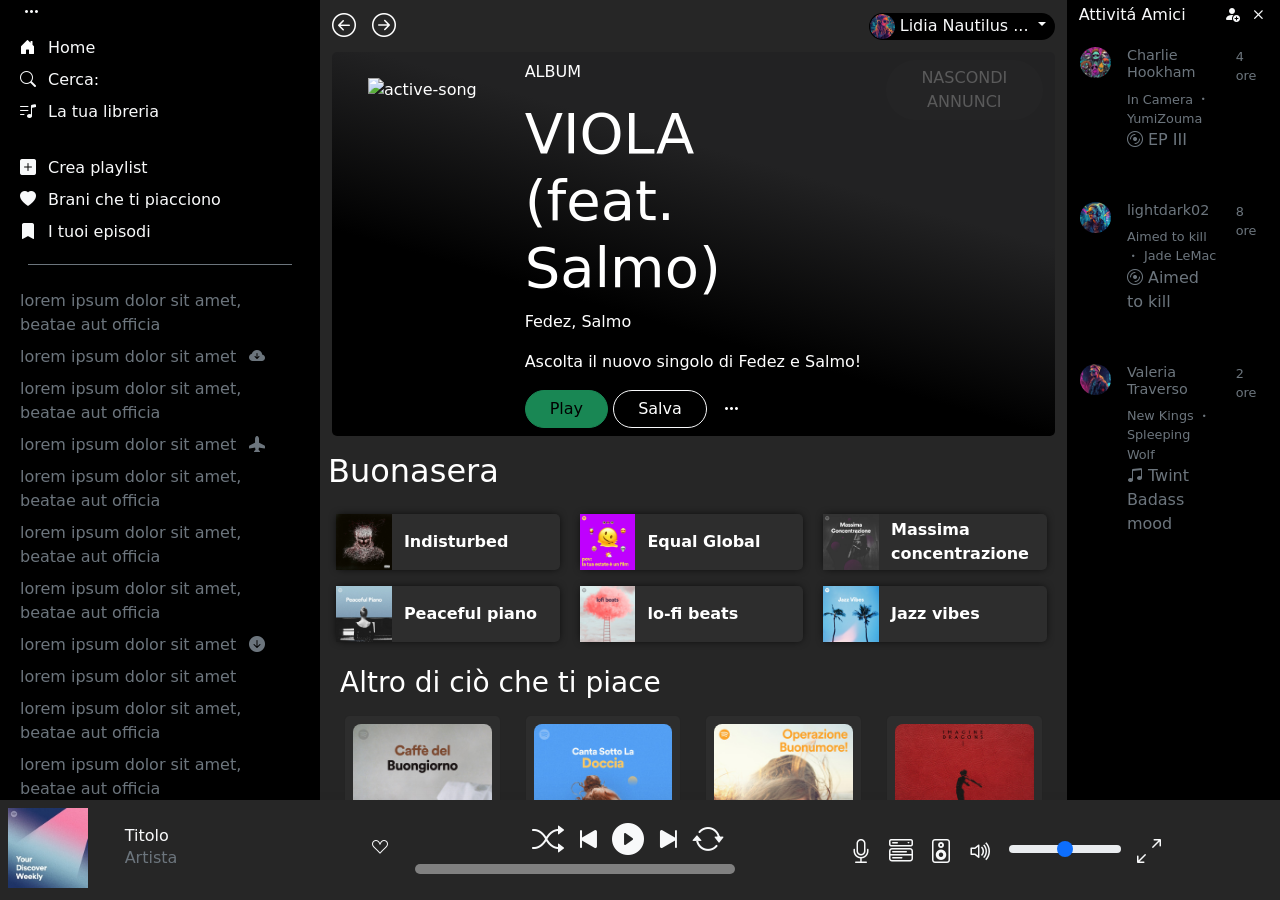
==== index.html @ 17af7150 "Merge remote-tracking branch 'origin/snippetColore' into develop" ====
<!DOCTYPE html>
<html lang="en">
  <head>
    <meta charset="utf-8" />
    <meta name="viewport" content="width=device-width, initial-scale=1" />
    <link
      rel="icon"
      sizes="32x32"
      type="image/png"
      href="https://open.spotifycdn.com/cdn/images/favicon32.b64ecc03.png"
    />
    <title>Spotify Clone</title>
    <link
      href="https://cdn.jsdelivr.net/npm/bootstrap@5.3.0-alpha3/dist/css/bootstrap.min.css"
      rel="stylesheet"
      integrity="sha384-KK94CHFLLe+nY2dmCWGMq91rCGa5gtU4mk92HdvYe+M/SXH301p5ILy+dN9+nJOZ"
      crossorigin="anonymous"
    />
    <link rel="stylesheet" href="./SCSS/index.css" />
    <link
      rel="stylesheet"
      href="https://cdn.jsdelivr.net/npm/bootstrap-icons@1.10.5/font/bootstrap-icons.css"
    />
  </head>
  <body>
    <div class="container-fluid">
      <div class="row">
        <div class="col-12 col-md-3 bg-black">
          <nav>
            <div class="d-flex flex-column">
              <div
                class="text-light mb-2 ms-1 d-none d-md-block"
                id="three-dots"
              >
                <i class="bi bi-three-dots mx-2"></i>
              </div>

              <div id="left-navbar" class="row my-2 my-md-0">
                <div id="home" class="col-4 col-md-12">
                  <div class="text-light d-flex align-items-center">
                    <a href="./index.html"
                      ><i class="bi bi-house-door-fill mx-2"></i
                    ></a>
                    <div class="m-1">Home</div>
                  </div>
                </div>

                <div id="search" class="col-4 col-md-12">
                  <div class="text-light d-flex align-items-center">
                    <i class="bi bi-search mx-2" id="searchForJs"></i>
                    <div class="m-1">Cerca:</div>
                  </div>
                </div>

                <div id="library" class="col-4 col-md-12">
                  <div class="text-light d-flex align-items-center">
                    <i class="bi bi-music-note-list mx-2"></i>
                    <div class="m-1">La tua libreria</div>
                  </div>
                </div>
                <!-- PARTE DA ROMPERE -->
                <div class="d-none d-md-block">
                  <div class="mt-4" id="create-playlist">
                    <div class="text-light d-flex align-items-center">
                      <i class="bi bi-plus-square-fill mx-2"></i>
                      <div class="m-1">Crea playlist</div>
                    </div>
                  </div>

                  <div id="liked-songs">
                    <div class="text-light d-flex align-items-center">
                      <i class="bi bi-heart-fill mx-2"></i>
                      <div class="m-1">Brani che ti piacciono</div>
                    </div>
                  </div>

                  <div id="episodes">
                    <div class="text-light d-flex align-items-center">
                      <i class="bi bi-bookmark-fill mx-2"></i>
                      <div class="m-1">I tuoi episodi</div>
                    </div>
                  </div>

                  <div class="border-bottom border-secondary m-3"></div>

                  <div
                    class="text-secondary overflow-y-scroll"
                    style="max-height: 550px"
                  >
                    <p class="m-2">
                      lorem ipsum dolor sit amet, beatae aut officia
                    </p>
                    <p class="m-2">
                      lorem ipsum dolor sit amet
                      <i class="bi bi-cloud-arrow-down-fill ms-2"></i>
                    </p>
                    <p class="m-2">
                      lorem ipsum dolor sit amet, beatae aut officia
                    </p>
                    <p class="m-2">
                      lorem ipsum dolor sit amet
                      <i class="bi bi-airplane-fill ms-2"></i>
                    </p>
                    <p class="m-2">
                      lorem ipsum dolor sit amet, beatae aut officia
                    </p>
                    <p class="m-2">
                      lorem ipsum dolor sit amet, beatae aut officia
                    </p>
                    <p class="m-2">
                      lorem ipsum dolor sit amet, beatae aut officia
                    </p>
                    <p class="m-2">
                      lorem ipsum dolor sit amet
                      <i class="bi bi-arrow-down-circle-fill ms-2"></i>
                    </p>
                    <p class="m-2">lorem ipsum dolor sit amet</p>
                    <p class="m-2">
                      lorem ipsum dolor sit amet, beatae aut officia
                    </p>
                    <p class="m-2">
                      lorem ipsum dolor sit amet, beatae aut officia
                    </p>
                    <p class="m-2">lorem ipsum dolor sit amet</p>
                    <p class="m-2">
                      lorem ipsum dolor sit amet
                      <i class="bi bi-arrow-through-heart ms-2"></i>
                    </p>
                    <p class="m-2">
                      lorem ipsum dolor sit amet, beatae aut officia
                    </p>
                    <p class="m-2">
                      lorem ipsum dolor sit amet, beatae aut officia
                    </p>
                    <p class="m-2">lorem ipsum dolor sit amet</p>
                    <p class="m-2">
                      lorem ipsum dolor sit amet
                      <i class="bi bi-asterisk ms-2"></i>
                    </p>
                    <p class="m-2">
                      lorem ipsum dolor sit amet, beatae aut officia
                    </p>
                    <p class="m-2">lorem ipsum dolor sit amet</p>
                    <p class="m-2">
                      lorem ipsum dolor sit amet, beatae aut officia
                    </p>
                    <p class="m-2">
                      lorem ipsum dolor sit amet
                      <i class="bi bi-bandaid ms-2"></i>
                    </p>
                    <p class="m-2">
                      lorem ipsum dolor sit amet, beatae aut officia
                    </p>
                  </div>
                </div>
              </div>
            </div>
          </nav>
        </div>
        <div class="col-12 col-md-9 px-0 col-xl-7">
          <main>
            <div class="container-fluid overflow-y-scroll primoContainer">
              <div class="row d-flex justify-content-center">
                <!-- sopra alla card -->
                <div class="col-6 my-2 fs-4 d-flex">
                  <i class="bi bi-arrow-left-circle me-3"></i>
                  <i class="bi bi-arrow-right-circle"></i>
                  <!-- searchbar -->
                  <!-- <div
                    class="input-group flex-nowrap ms-5 d-none"
                    id="searchBar"
                  >
                    <i class="bi bi-search"></i>
                    <input
                      id="searchBarText"
                      type="text"
                      class="form-control rounded-pill bg-dark"
                      placeholder="Usernamesadsadasdasddas"
                      aria-label="Username"
                      aria-describedby="addon-wrapping"
                    />
                  </div> -->
                  <div class="row">
                    <div class="col-6"></div>
                    <div class="col-6"></div>
                  </div>
                </div>
                <div class="col-6 d-flex flex-row-reverse align-items-center">
                  <!-- dropdown profilo -->
                  <div class="dropdown text-light">
                    <a
                      class="btn bg-bl dropdown-toggle text-light bg-black p-0 rounded-5 pe-2"
                      href="#"
                      role="button"
                      data-bs-toggle="dropdown"
                      aria-expanded="false"
                    >
                      <img
                        style="width: 25px"
                        class="rounded-circle"
                        src="./assets/imgs_profile/6.png"
                        alt=""
                      />
                      Lidia Nautilus ...
                    </a>

                    <ul class="dropdown-menu">
                      <li><a class="dropdown-item" href="#">Cambia foto</a></li>
                      <li>
                        <a class="dropdown-item" href="#">Impostazioni</a>
                      </li>
                      <li>
                        <a class="dropdown-item" href="#">Esci</a>
                      </li>
                    </ul>
                  </div>
                </div>
                <div class="row w-100">
                  <!-- card -->
                  <div class="col-12 d-none d-xl-block">
                    <div class="row my-card d-flex flex-row py-2">
                      <div
                        class="col-3 d-flex justify-content-center align-items-center px-0"
                      >
                        <img
                          src="https://place.dog/300/300"
                          alt="active-song"
                          class="img-fluid"
                        />
                      </div>
                      <div class="col-6">
                        <p>ALBUM</p>
                        <h1>VIOLA (feat. Salmo)</h1>
                        <p>Fedez, Salmo</p>
                        <p>Ascolta il nuovo singolo di Fedez e Salmo!</p>
                        <div>
                          <button
                            class="btn btn-success text-black rounded-pill px-4"
                          >
                            Play
                          </button>
                          <button
                            class="btn btn-outline-light text-white rounded-pill px-4"
                          >
                            Salva
                          </button>
                          <button class="btn border-0 text-white">
                            <i class="bi bi-three-dots"></i>
                          </button>
                        </div>
                      </div>
                      <div class="col-3 d-flex flex-row-reverse h-100">
                        <button
                          class="btn border-0 text-white rounded-pill light-grey opacity-25"
                        >
                          NASCONDI ANNUNCI
                        </button>
                      </div>
                    </div>
                  </div>
                </div>
                <h2 id="playlistTitle" class="col-12 px-0 my-3 ps-2">
                  Buonasera
                </h2>
                <div
                  class="row justify-content-center align-items-center row-cols-2 row-cols-md-3 p-0 ps-3"
                >
                  <!-- titolo + playlist -->

                  <div class="col">
                    <div class="row myPlaylist me-2 my-2">
                      <div class="col-3 px-0">
                        <img
                          src="./assets/imgs/main/image-1.jpg"
                          class="img-fluid"
                          alt=""
                        />
                      </div>
                      <div class="col-9 d-flex align-items-center fw-bold">
                        Indisturbed
                      </div>
                    </div>
                  </div>
                  <div class="col">
                    <div class="row myPlaylist me-2 my-2">
                      <div class="col-3 px-0">
                        <img
                          src="./assets/imgs/main/image-2.jpg"
                          class="img-fluid"
                          alt=""
                        />
                      </div>
                      <div class="col-9 d-flex align-items-center fw-bold">
                        Equal Global
                      </div>
                    </div>
                  </div>
                  <div class="col">
                    <div class="row myPlaylist me-2 my-2">
                      <div class="col-3 px-0">
                        <img
                          src="./assets/imgs/main/image-3.jpg"
                          class="img-fluid"
                          alt=""
                        />
                      </div>
                      <div class="col-9 d-flex align-items-center fw-bold">
                        Massima concentrazione
                      </div>
                    </div>
                  </div>
                  <div class="col">
                    <div class="row myPlaylist me-2 my-2">
                      <div class="col-3 px-0">
                        <img
                          src="./assets/imgs/main/image-4.jpg"
                          class="img-fluid"
                          alt=""
                        />
                      </div>
                      <div class="col-9 d-flex align-items-center fw-bold">
                        Peaceful piano
                      </div>
                    </div>
                  </div>
                  <div class="col">
                    <div class="row myPlaylist me-2 my-2">
                      <div class="col-3 px-0">
                        <img
                          src="./assets/imgs/main/image-5.jpg"
                          class="img-fluid"
                          alt=""
                        />
                      </div>
                      <div class="col-9 d-flex align-items-center fw-bold">
                        lo-fi beats
                      </div>
                    </div>
                  </div>
                  <div class="col">
                    <div class="row myPlaylist me-2 my-2">
                      <div class="col-3 px-0">
                        <img
                          src="./assets/imgs/main/image-6.jpg"
                          class="img-fluid"
                          alt=""
                        />
                      </div>
                      <div class="col-9 d-flex align-items-center fw-bold">
                        Jazz vibes
                      </div>
                    </div>
                  </div>
                </div>
                <div class="row">
                  <h3 class="col-6 px-0 my-3 p-0 ps-2">
                    Altro di ciò che ti piace
                  </h3>
                </div>
                <div
                  class="row d-flex mb-5 justify-content-between row-cols-1 row-cols-sm-2 row-cols-lg-4"
                >
                  <div class="col">
                    <div class="card">
                      <img
                        src="./assets/imgs/main/image-7.jpg"
                        class="card-img-top p-2 rounded-4"
                        alt="..."
                      />
                      <div class="card-body">
                        <h6>Caffè del buongiorno</h6>
                        <p class="card-text">Description</p>
                      </div>
                    </div>
                  </div>

                  <div class="col">
                    <div class="card">
                      <img
                        src="./assets/imgs/main/image-9.jpg"
                        class="card-img-top p-2 rounded-4"
                        alt="..."
                      />
                      <div class="card-body">
                        <h6>Canta sotto la doccia</h6>
                        <p class="card-text">Description</p>
                      </div>
                    </div>
                  </div>
                  <div class="col">
                    <div class="card">
                      <img
                        src="./assets/imgs/main/image-10.jpg"
                        class="card-img-top p-2 rounded-4"
                        alt="..."
                      />
                      <div class="card-body">
                        <h6>Buonumore</h6>
                        <p class="card-text">Description</p>
                      </div>
                    </div>
                  </div>
                  <div class="col">
                    <div class="card">
                      <img
                        src="./assets/imgs/main/image-11.jpg"
                        class="card-img-top p-2 rounded-4"
                        alt="..."
                      />
                      <div class="card-body">
                        <h6>Mercury - Acts 1 & 2</h6>
                        <p class="card-text">Description</p>
                      </div>
                    </div>
                  </div>
                </div>
                <h3 class="col-12 px-0 my-3 ps-4">Ascoltate di recente</h3>
                <div
                  class="row d-flex mb-5 justify-content-between row-cols-1 row-cols-sm-2 row-cols-lg-4"
                >
                  <!-- altre playlist -->
                  <div class="col">
                    <div class="card">
                      <img
                        src="./assets/imgs/main/image-12.jpg"
                        class="card-img-top p-2 rounded-4"
                        alt="..."
                      />
                      <div class="card-body">
                        <h6>Hot Hits Italia</h6>
                        <p class="card-text">Description</p>
                      </div>
                    </div>
                  </div>
                  <div class="col">
                    <div class="card">
                      <img
                        src="./assets/imgs/main/image-13.jpg"
                        class="card-img-top p-2 rounded-4"
                        alt="..."
                      />
                      <div class="card-body">
                        <h6>Pulizia di casa</h6>
                        <p class="card-text">Description</p>
                      </div>
                    </div>
                  </div>
                  <div class="col">
                    <div class="card">
                      <img
                        src="./assets/imgs/main/image-14.jpg"
                        class="card-img-top p-2 rounded-4"
                        alt="..."
                      />
                      <div class="card-body">
                        <h6>Allenamento a casa</h6>
                        <p class="card-text">Description</p>
                      </div>
                    </div>
                  </div>
                  <div class="col">
                    <div class="card">
                      <img
                        src="./assets/imgs/main/image-15.jpg"
                        class="card-img-top p-2 rounded-4"
                        alt="..."
                      />
                      <div class="card-body">
                        <h6>Casa dolce casa</h6>
                        <p class="card-text">Description</p>
                      </div>
                    </div>
                  </div>
                </div>
              </div>
            </div>

            <!-- pagina search -->
            <div
              style="background-color: #262626"
              class="container-fluid text-light searchPageContainer d-none overflow-y-scroll"
            >
              <div class="row justify-content-between align-items-center">
                <div
                  class="col d-flex justify-content-between align-items-center mt-2"
                >
                  <div class="input-group flex-nowrap" id="searchBar">
                    <i class="bi bi-arrow-left-circle fs-3 me-3"></i>
                    <i class="bi bi-arrow-right-circle fs-3 me-3"></i>
                    <span class="d-flex">
                      <i class="bi bi-search text-light fs-3 me-1"></i>
                      <input
                        id="searchBarText"
                        type="text"
                        class="form-control rounded-pill bg-dark"
                        placeholder="Usernamesadsadasdasddas"
                        aria-label="Username"
                        aria-describedby="addon-wrapping"
                      />
                    </span>
                  </div>
                  <div class="dropdown text-light">
                    <a
                      class="btn bg-bl dropdown-toggle text-light bg-black p-0 rounded-5 pe-2"
                      href="#"
                      role="button"
                      data-bs-toggle="dropdown"
                      aria-expanded="false"
                    >
                      <img
                        style="width: 25px"
                        class="rounded-circle"
                        src="./assets/imgs_profile/6.png"
                        alt=""
                      />
                      Lidia Nautilus ...
                    </a>

                    <ul class="dropdown-menu">
                      <li><a class="dropdown-item" href="#">Action</a></li>
                      <li>
                        <a class="dropdown-item" href="#">Another action</a>
                      </li>
                      <li>
                        <a class="dropdown-item" href="#"
                          >Something else here</a
                        >
                      </li>
                    </ul>
                  </div>
                </div>
              </div>
              <div class="row my-3">
                <h2>Sfoglia Tutto</h2>
              </div>
              <div
                class="row row-cols-2 row-cols-md-3 row-cols-lg-4 row-cols-xl-5 mb-3 justify-content-center"
              >
                <div class="col">
                  <div class="card box bg-success shadow-lg">
                    <div class="card-body">
                      <h5 class="card-title text-light fs-2">Podcast</h5>
                    </div>
                  </div>
                </div>
                <div class="col">
                  <div class="card box bg-info shadow-lg">
                    <div class="card-body">
                      <h5 class="card-title text-light fs-2">Radio</h5>
                    </div>
                  </div>
                </div>
                <div class="col">
                  <div class="card box bg-danger shadow-lg">
                    <div class="card-body">
                      <h5 class="card-title text-light fs-2">Party</h5>
                    </div>
                  </div>
                </div>
                <div class="col">
                  <div class="card box bg-warning shadow-lg">
                    <div class="card-body">
                      <h5 class="card-title text-light fs-2">Essential</h5>
                    </div>
                  </div>
                </div>
                <div class="col">
                  <div class="card box bg-success shadow-lg">
                    <div class="card-body">
                      <h5 class="card-title text-light fs-2">Caraibi</h5>
                    </div>
                  </div>
                </div>
                <div class="col">
                  <div class="card box bg-dark shadow-lg">
                    <div class="card-body">
                      <h5 class="card-title text-light fs-2">Novità</h5>
                    </div>
                  </div>
                </div>
                <div class="col">
                  <div class="card box bg-primary shadow-lg">
                    <div class="card-body">
                      <h5 class="card-title text-light fs-2">Solo per te</h5>
                    </div>
                  </div>
                </div>
                <div class="col">
                  <div class="card box bg-secondary shadow-lg">
                    <div class="card-body">
                      <h5 class="card-title text-light fs-2">Classifiche</h5>
                    </div>
                  </div>
                </div>
                <div class="col">
                  <div class="card box bg-danger">
                    <div class="card-body">
                      <h5 class="card-title text-light fs-2">Nuove Uscite</h5>
                    </div>
                  </div>
                </div>
                <div class="col">
                  <div class="card box bg-warning">
                    <div class="card-body">
                      <h5 class="card-title text-light fs-2">Scopri</h5>
                    </div>
                  </div>
                </div>
                <div class="col">
                  <div class="card box bg-info">
                    <div class="card-body">
                      <h5 class="card-title text-light fs-2">
                        Eventi dal vivo
                      </h5>
                    </div>
                  </div>
                </div>
                <div class="col">
                  <div class="card box bg-success">
                    <div class="card-body">
                      <h5 class="card-title text-light fs-2">Estate</h5>
                    </div>
                  </div>
                </div>
                <div class="col">
                  <div class="card box bg-danger">
                    <div class="card-body">
                      <h5 class="card-title text-light fs-2">POP</h5>
                    </div>
                  </div>
                </div>
                <div class="col">
                  <div class="card box bg-primary">
                    <div class="card-body">
                      <h5 class="card-title text-light fs-2">Rock</h5>
                    </div>
                  </div>
                </div>
                <div class="col">
                  <div class="card box bg-warning">
                    <div class="card-body">
                      <h5 class="card-title text-light fs-2">Mood</h5>
                    </div>
                  </div>
                </div>
                <div class="col">
                  <div class="card box bg-info">
                    <div class="card-body">
                      <h5 class="card-title text-light fs-2">Indie</h5>
                    </div>
                  </div>
                </div>
                <div class="col">
                  <div class="card box bg-secondary">
                    <div class="card-body">
                      <h5 class="card-title text-light fs-2">Di Tendenza</h5>
                    </div>
                  </div>
                </div>
                <div class="col">
                  <div class="card box bg-danger">
                    <div class="card-body">
                      <h5 class="card-title text-light fs-2">Relax</h5>
                    </div>
                  </div>
                </div>
                <div class="col">
                  <div class="card box bg-primary">
                    <div class="card-body">
                      <h5 class="card-title text-light fs-2">
                        Dance/ <br />
                        Elettronica
                      </h5>
                    </div>
                  </div>
                </div>
                <div class="col">
                  <div class="card box bg-warning">
                    <div class="card-body">
                      <h5 class="card-title text-light fs-2">Latina</h5>
                    </div>
                  </div>
                </div>
              </div>
            </div>
            <!-- pagina artista -->
            <div
              class="overflow-y-scroll d-none"
              style="height: 850px"
              id="artistSongsContainer"
            >
              <div
                id="heroArtist"
                class="container-fluid bg-img-artist bg-success text-white position-relative"
                style="background-position-y: -105px; height: 350px"
              >
                <!-- pagina artista -->

                <div class="row d-flex justify-content-center">
                  <!-- pulsanti e dropdown -->
                  <!-- sopra alla card -->
                  <div class="col-6 my-2 fs-4">
                    <i class="bi bi-arrow-left-circle me-3"></i>
                    <i class="bi bi-arrow-right-circle"></i>
                    <div class="row">
                      <div class="col-6"></div>
                      <div class="col-6"></div>
                    </div>
                  </div>
                  <div class="col-6 d-flex flex-row-reverse align-items-center">
                    <!-- dropdown profilo -->
                    <div class="dropdown text-light">
                      <a
                        class="btn bg-bl dropdown-toggle text-light bg-black p-0 rounded-5 pe-2"
                        href="#"
                        role="button"
                        data-bs-toggle="dropdown"
                        aria-expanded="false"
                      >
                        <img
                          style="width: 25px"
                          class="rounded-circle"
                          src="./assets/imgs_profile/6.png"
                          alt=""
                        />
                        Lidia Nautilus ...
                      </a>

                      <ul class="dropdown-menu">
                        <li><a class="dropdown-item" href="#">Action</a></li>
                        <li>
                          <a class="dropdown-item" href="#">Another action</a>
                        </li>
                        <li>
                          <a class="dropdown-item" href="#"
                            >Something else here</a
                          >
                        </li>
                      </ul>
                    </div>
                  </div>
                  <!-- pulsanti e dropdown fine-->
                </div>
                <div class="content-container row position-absolute bottom-0">
                  <p class="col-12">
                    <span
                      ><i class="bi bi-patch-check-fill text-primary"></i
                    ></span>
                    Artista verificato
                  </p>
                  <h1 id="artistName" class="col-12">Artista</h1>
                  <p id="artistFan" class="col-12">ascoltatori</p>
                </div>
              </div>

              <div
                id="contentArtist"
                class="container-fluid bg-custom-artist text-white"
              >
                <div class="row px-0 p-3 align-items-center text-light">
                  <div class="col">
                    <i
                      class="bi bi-play-circle-fill text-success fs-2 me-2"
                    ></i>
                    <span class="border border-white px-2 me-2 text-center"
                      >follow</span
                    >
                    <i class="bi bi-three-dots me-2"></i>
                  </div>
                </div>
                <div class="row">
                  <h5 class="col-7 mb-2">Popolari</h5>
                  <div class="col-5 mb-2">
                    <h5>Brani che ti piacciono</h5>
                  </div>
                  <div id="popularSongContainer" class="col-12 col-lg-7">
                    <!-- <div class="row">
                    <div class="col-1">1</div>
                    <div class="col-1">img</div>
                    <div class="col-6">nome</div>
                    <div class="col-2">ascoltatori</div>
                    <div class="col-2">durata</div>
                  </div>
                  
                  </div> -->
                  </div>
                  <div id="songYouLike" class="d-none d-lg-block col-5">
                    <!-- <div class="row">
                    <img src="" alt="img">
                    <div class="col-10">hai messo mi piace</div>
                  </div> -->
                  </div>
                </div>
                <div class="row">
                  <div class="col-12 my-4">
                    <a href="#" class="text-decoration-none"
                      >VISUALIZZA ALTRO</a
                    >
                  </div>
                </div>
              </div>
            </div>

            <!-- fine pagina artista -->
            <!-- inizio album page -->
            <div
              id="albumPage"
              class="container-fluid d-none text-white overflow-y-scroll"
            >
              <div class="row d-flex justify-content-center">
                <!-- pulsanti e dropdown -->
                <div class="col-6 my-2 fs-4">
                  <i class="bi bi-arrow-left-circle me-3"></i>
                  <i class="bi bi-arrow-right-circle"></i>
                  <div class="row">
                    <div class="col-6"></div>
                    <div class="col-6"></div>
                  </div>
                </div>
                <div class="col-6 d-flex flex-row-reverse align-items-center">
                  <!-- dropdown profilo -->
                  <div class="dropdown text-light">
                    <a
                      class="btn bg-bl dropdown-toggle text-light bg-black p-0 rounded-5 pe-2"
                      href="#"
                      role="button"
                      data-bs-toggle="dropdown"
                      aria-expanded="false"
                    >
                      <img
                        style="width: 25px"
                        class="rounded-circle"
                        src="./assets/imgs_profile/6.png"
                        alt=""
                      />
                      Lidia Nautilus ...
                    </a>

                    <ul class="dropdown-menu">
                      <li><a class="dropdown-item" href="#">Action</a></li>
                      <li>
                        <a class="dropdown-item" href="#">Another action</a>
                      </li>
                      <li>
                        <a class="dropdown-item" href="#"
                          >Something else here</a
                        >
                      </li>
                    </ul>
                  </div>
                </div>
              </div>
              <div class="row mb-5">
                <div
                  class="col-12 col-md-5 col-xxl-4 d-flex justify-content-center"
                >
                  <img
                    id="albumDisplayImage"
                    src=""
                    alt="img-album"
                    crossorigin="anonymous"
                    onload="start()"
                  />
                </div>
                <div
                  class="col-12 col-md-7 col-xxl-8 d-flex flex-column justify-content-end"
                >
                  <div class="row">
                    <div class="col-12 d-none d-md-block">ALBUM</div>
                  </div>
                  <div class="row">
                    <div class="col-12">
                      <h1 id="albumDisplayTitle">Titolo</h1>
                    </div>
                  </div>
                  <div class="row">
                    <div
                      id="interpolationAlbum"
                      class="col-12 d-flex align-items-center"
                    >
                      interpolazione
                    </div>
                  </div>
                </div>
              </div>
              <div class="row bg-black-trasparent ps-2">
                <div
                  id="iContainer"
                  class="col-6 col-md-12 d-flex align-items-center"
                >
                  <i
                    class="bi bi-play-circle-fill text-success fs-1 me-4 d-none d-md-block"
                  ></i>
                  <i class="bi bi-suit-heart text-light fs-4 me-4"></i>
                  <i class="bi bi-arrow-down-circle ms-2 fs-4 me-4"></i>
                  <i class="bi bi-three-dots mx-2 fs-4 me-4"></i>
                </div>
                <div
                  class="col-6 d-flex justify-content-end align-items-center d-md-none"
                >
                  <i
                    id="singleI"
                    class="bi bi-shuffle text-light fs-1 me-4"
                  ></i>
                  <i
                    id="playButton"
                    class="bi bi-play-circle-fill text-success me-4"
                  ></i>
                </div>
              </div>
              <div
                class="row bg-black-trasparent border-bottom border-secondary pt-4 pb-2"
              >
                <div class="col-1 d-flex justify-content-center">#</div>
                <div class="col-11 col-md-5 d-flex justify-content-start">
                  TITOLO
                </div>
                <div class="col-md-3 d-md-flex justify-content-end d-none">
                  RIPRODUZIONI
                </div>
                <div class="col-md-3 d-md-flex justify-content-center d-none">
                  <i class="bi bi-clock"></i>
                </div>
              </div>
              <div class="row pt-2">
                <div class="col-12 px-0">
                  <div
                    id="trackContainer"
                    class="container-fluid bg-black-trasparent"
                  >
                    <!-- DA CREARE CON Js -->
                  </div>
                </div>
              </div>
            </div>
            <!-- fine album page -->
          </main>
        </div>
        <div class="col-2 bg-black text-light d-none d-xl-block">
          <aside class="h-100">
            <div class="col d-flex justify-content-between align-items-center">
              <h3 style="font-size: 1em" class="m-0">Attivitá Amici</h3>
              <div>
                <span class="d-flex justify-content-center align-items-center">
                  <a href="" class="text-light"
                    ><i class="bi bi-person-fill-add"></i
                  ></a>
                  <a href="" class="text-light"
                    ><i class="bi bi-x ms-2 fs-5"></i
                  ></a>
                </span>
              </div>
            </div>
            <div
              class="card mb-3 bg-black text-secondary"
              style="max-width: 540px"
            >
              <div class="row g-0">
                <div class="col-md-2 pt-3">
                  <img
                    src="./assets/imgs_profile/4.png"
                    class="img-fluid rounded-circle"
                    alt="immagine profilo"
                  />
                </div>
                <div class="col-md-8">
                  <div class="card-body text-secondary">
                    <h5 style="font-size: 0.9em" class="card-title">
                      Charlie Hookham
                    </h5>
                    <p
                      style="font-size: 0.8em"
                      class="card-text text-secondary m-0"
                    >
                      In Camera
                      <i class="bi bi-dot"></i>
                      YumiZouma
                    </p>
                    <div class="d-flex">
                      <p class="card-text text-secondary">
                        <i class="bi bi-disc"></i>
                        EP III
                      </p>
                    </div>
                  </div>
                </div>
                <div class="col-2 d-flex justify-content-end">
                  <p class="pt-3" style="font-size: 0.8em">4 ore</p>
                </div>
              </div>
            </div>
            <div
              class="card mb-3 bg-black text-secondary"
              style="max-width: 540px"
            >
              <div class="row g-0">
                <div class="col-md-2 pt-3">
                  <img
                    src="./assets/imgs_profile/1.png"
                    class="img-fluid rounded-circle"
                    alt="immagine profilo"
                  />
                </div>
                <div class="col-md-8">
                  <div class="card-body text-secondary">
                    <h5 style="font-size: 0.9em" class="card-title">
                      lightdark02
                    </h5>
                    <p
                      style="font-size: 0.8em"
                      class="card-text text-secondary m-0"
                    >
                      Aimed to kill
                      <i class="bi bi-dot"></i>
                      Jade LeMac
                    </p>
                    <div class="d-flex">
                      <p class="card-text text-secondary">
                        <i class="bi bi-disc"></i>
                        Aimed to kill
                      </p>
                    </div>
                  </div>
                </div>
                <div class="col-2 d-flex justify-content-end">
                  <p class="pt-3" style="font-size: 0.8em">8 ore</p>
                </div>
              </div>
            </div>
            <div
              class="card mb-3 bg-black text-secondary"
              style="max-width: 540px"
            >
              <div class="row g-0">
                <div class="col-md-2 pt-3">
                  <img
                    src="./assets/imgs_profile/12.png"
                    class="img-fluid rounded-circle"
                    alt="immagine profilo"
                  />
                </div>
                <div class="col-md-8">
                  <div class="card-body text-secondary">
                    <h5 style="font-size: 0.9em" class="card-title">
                      Valeria Traverso
                    </h5>
                    <p
                      style="font-size: 0.8em"
                      class="card-text text-secondary m-0"
                    >
                      New Kings
                      <i class="bi bi-dot"></i>
                      Spleeping Wolf
                    </p>
                    <div class="d-flex">
                      <p class="card-text text-secondary">
                        <i class="bi bi-music-note-beamed"></i>
                        Twint Badass mood
                      </p>
                    </div>
                  </div>
                </div>
                <div class="col-2 d-flex justify-content-end">
                  <p class="pt-3" style="font-size: 0.8em">2 ore</p>
                </div>
              </div>
            </div>
          </aside>
        </div>
      </div>
    </div>
    <footer
      style="background-color: #262626"
      class="position-fixed bottom-0 w-100 shadow-lg"
    >
      <div class="row w-100">
        <div class="col-4 d-none d-md-flex">
          <div class="row w-100 text-light align-items-center ms-2 my-2">
            <div class="col-3 p-0">
              <img id="photoFooter" src="./assets/imgs/search/image-1.jpeg" />
            </div>
            <div class="col-7 d-flex flex-column ms-3 px-0 pt-3">
              <h6 id="songTitleFooter" class="m-0">Titolo</h6>
              <p id="artistNameFooter" class="text-secondary">Artista</p>
            </div>
            <div class="col-1">
              <i class="bi bi-suit-heart text-light"></i>
            </div>
          </div>
        </div>
        <div class="col col-md-4">
          <div class="row text-light align-items-center">
            <div class="col-3"></div>
            <div
              class="col-6 justify-content-center align-items-start d-flex fs-2 mt-3"
            >
              <div>
                <i class="m-1 bi bi-shuffle"></i>
              </div>
              <div>
                <i class="m-1 bi bi-skip-start-fill"></i>
              </div>
              <div>
                <i class="m-1 bi bi-play-circle-fill"></i>
              </div>
              <div>
                <i class="m-1 bi bi-skip-end-fill"></i>
              </div>
              <div>
                <i class="m-1 bi bi-arrow-repeat"></i>
              </div>
            </div>
            <div class="col-3"></div>
          </div>
          <div class="row align-items-center text-white">
            <div class="col-9 baseBar position-relative">
              <div id="greenBar" class="position-absolute"></div>
              
            </div>
            <div id="durationSong" class="col-3"></div>
          </div>
        </div>
        <div
          class="col-3 d-none d-md-flex mt-3 p-0 text-light d-flex justify-content-end align-items-center pb-2"
        >
          <div><i class="fs-4 mx-2 m-1 bi bi-mic"></i></div>
          <div><i class="fs-4 mx-2 m-1 bi bi-menu-button-wide"></i></div>
          <div><i class="fs-4 mx-2 m-1 bi bi-speaker"></i></div>
          <div><i class="fs-4 mx-2 m-1 bi bi-volume-up"></i></div>
          <div>
            <input type="range" class="mx-2 form-range" id="customRange1" />
          </div>
          <div class="ms-4"><i class="fs-4 bi bi-arrows-angle-expand"></i></div>
        </div>
      </div>
    </footer>
    <script
      src="https://cdn.jsdelivr.net/npm/bootstrap@5.3.0-alpha3/dist/js/bootstrap.bundle.min.js"
      integrity="sha384-ENjdO4Dr2bkBIFxQpeoTz1HIcje39Wm4jDKdf19U8gI4ddQ3GYNS7NTKfAdVQSZe"
      crossorigin="anonymous"
    ></script>
    <!-- <script src="./Javascript/searchbar_script.js"></script> -->
    <script src="./Javascript/albumPage.js"></script>
    <script src="./Javascript/index_script.js"></script>
    <script src="./Javascript/searchbar_script.js"></script>
    <script src="./Javascript/snippet.js"></script>
  </body>
</html>
---- SCSS/index.css ----
i:hover {
  color: #a29e9e;
}

a {
  color: white;
  text-decoration: none;
}

body #searchBar {
  width: 350px;
}
body #searchBar #searchBarText[placeholder] {
  color: darkgray;
}
body nav #searchForJs {
  cursor: pointer;
}
body footer {
  height: 100px;
}
body footer #photoFooter {
  width: 80px;
  height: 80px;
}
body footer .baseBar {
  height: 10px;
  background-color: grey;
  border-radius: 20px;
}
body footer .progressBar {
  border-radius: 20px;
  top: 0px;
  left: 0px;
  background-color: green;
  width: 100%;
  height: 10px;
  animation-name: transitionBar;
  animation-duration: 30s;
  animation-timing-function: linear;
}
body main > div.container-fluid.overflow-y-scroll {
  height: 850px;
  background-color: #262626;
  color: white;
}
body main > div.container-fluid.overflow-y-scroll div.row .my-card {
  border-radius: 5px;
  background: linear-gradient(16deg, rgb(0, 0, 0) 35%, rgb(34, 34, 35) 67%);
}
body main > div.container-fluid.overflow-y-scroll div.row .my-card img {
  height: 90%;
}
body main > div.container-fluid.overflow-y-scroll div.row .my-card h1 {
  font-size: 3.5rem;
}
body main > div.container-fluid.overflow-y-scroll div.row .my-card .light-grey {
  background-color: #2d2d2d;
  font-size: 1rem;
}
body main > div.container-fluid.overflow-y-scroll .myPlaylist {
  background-color: #2d2d2d;
  border-radius: 5px;
  box-shadow: 0px 0px 9px -2px #000000;
}
body main > div.container-fluid.overflow-y-scroll .card {
  background-color: #2d2d2d;
}
body main > div.container-fluid.overflow-y-scroll .card h6 {
  color: white;
}
body main > div.container-fluid.overflow-y-scroll .card p {
  color: #858585;
}
body main > div.container-fluid.overflow-y-scroll .card {
  cursor: pointer;
}
body main > div.container-fluid.overflow-y-scroll .card:hover {
  background-color: #5c5b5b;
}

.box {
  margin-bottom: 20px;
  height: 200px;
}

.box {
  cursor: pointer;
}

.box {
  transition: all 0.2s;
}

.box:hover {
  transform: scale(0.9);
}

.destruction {
  display: none;
}

.bg-custom-artist {
  background: linear-gradient(0deg, rgb(18, 18, 18) 35%, rgb(32, 32, 32) 67%);
}

.bg-img-artist {
  background-position: center center;
  background-size: cover;
}

.songYouLikeImg {
  width: 100px;
}

#artistName {
  font-size: 6em;
}

#albumPage {
  background: linear-gradient(0deg, rgb(0, 0, 0) 50%, rgb(43, 43, 43) 91%);
  background-attachment: local;
}

#albumDisplayTitle {
  font-weight: bold;
  font-size: 3.5rem;
}
@media screen and (max-width: 767px) {
  #albumDisplayTitle {
    margin-top: 20px;
    font-size: 2rem;
  }
}

#interpolationAlbum img {
  width: 30px;
}

.bg-black-trasparent {
  background-color: rgba(0, 0, 0, 0.1294117647);
}

#playButton {
  font-size: 60px;
}

@media screen and (max-width: 767px) {
  #iContainer i, #singleI {
    font-size: 2rem !important;
  }
}

@keyframes transitionBar {
  0% {
    width: 0;
  }
  100% {
    width: 100%;
  }
}/*# sourceMappingURL=index.css.map */
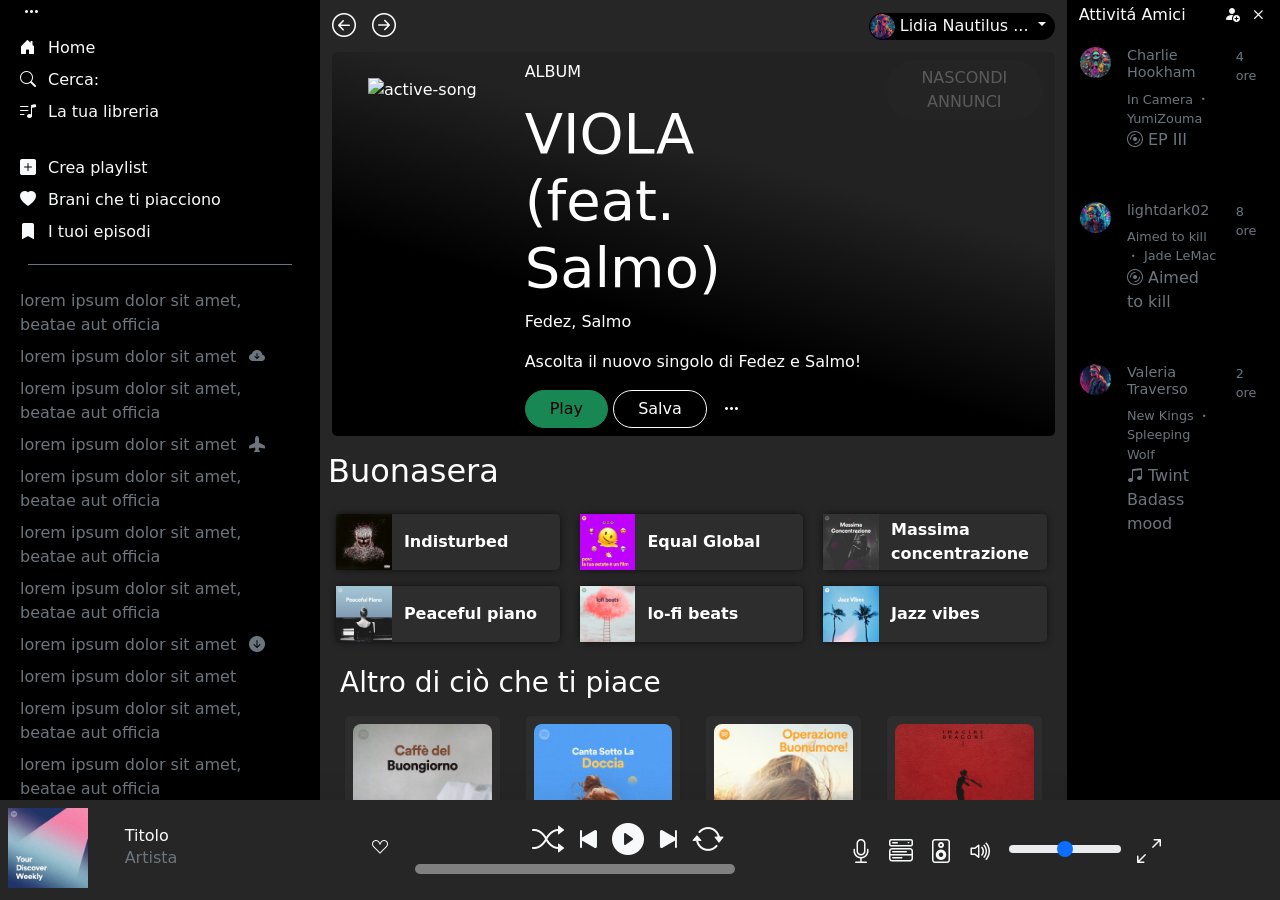
==== commit a2a87dcf: "fix brani che ti piacciono" ====
--- a/index.html
+++ b/index.html
@@ -771,7 +771,7 @@
                 <div class="row">
                   <h5 class="col-7 mb-2">Popolari</h5>
                   <div class="col-5 mb-2">
-                    <h5>Brani che ti piacciono</h5>
+                    <h5 class="d-none d-lg-block">Brani che ti piacciono</h5>
                   </div>
                   <div id="popularSongContainer" class="col-12 col-lg-7">
                     <!-- <div class="row">
@@ -1115,7 +1115,6 @@
           <div class="row align-items-center text-white">
             <div class="col-9 baseBar position-relative">
               <div id="greenBar" class="position-absolute"></div>
-              
             </div>
             <div id="durationSong" class="col-3"></div>
           </div>
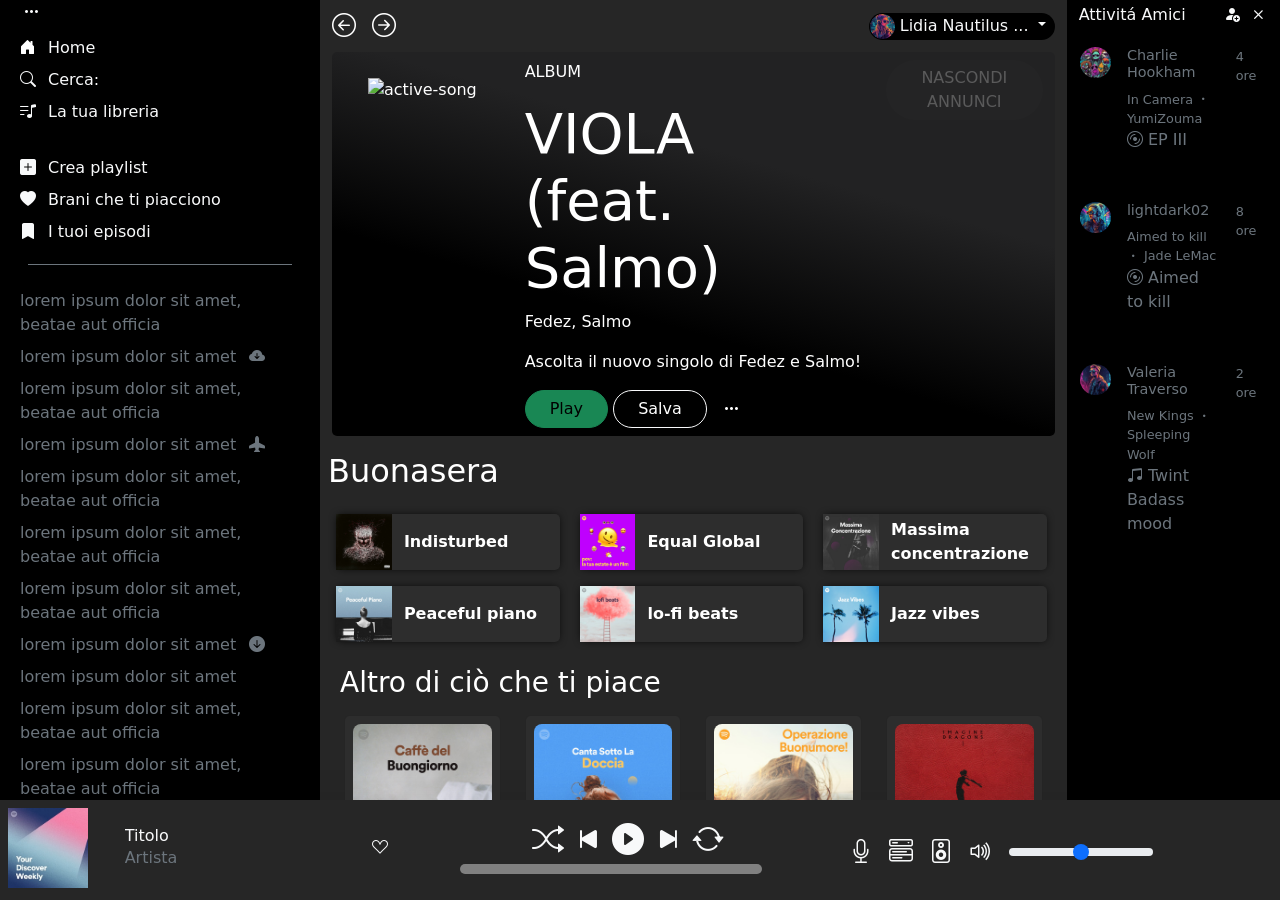
==== commit 5d64bf72: "fix 1.0" ====
--- a/index.html
+++ b/index.html
@@ -771,7 +771,7 @@
                 <div class="row">
                   <h5 class="col-7 mb-2">Popolari</h5>
                   <div class="col-5 mb-2">
-                    <h5 class="d-none d-lg-block">Brani che ti piacciono</h5>
+                    <h5>Brani che ti piacciono</h5>
                   </div>
                   <div id="popularSongContainer" class="col-12 col-lg-7">
                     <!-- <div class="row">
@@ -1071,24 +1071,25 @@
     </div>
     <footer
       style="background-color: #262626"
-      class="position-fixed bottom-0 w-100 shadow-lg"
+      class="position-fixed w-100 shadow-lg"
     >
+      <div  id="greenBarMobile" class="d-block d-md-none"></div>
       <div class="row w-100">
-        <div class="col-4 d-none d-md-flex">
+        <div class="col-4 d-md-flex">
           <div class="row w-100 text-light align-items-center ms-2 my-2">
-            <div class="col-3 p-0">
+            <div class="col-3 d-none d-md-block p-0">
               <img id="photoFooter" src="./assets/imgs/search/image-1.jpeg" />
             </div>
-            <div class="col-7 d-flex flex-column ms-3 px-0 pt-3">
+            <div id="containerTextFooterScroll" class="col-12 col-md-7 d-flex flex-column ms-3 px-0 pt-3">
               <h6 id="songTitleFooter" class="m-0">Titolo</h6>
               <p id="artistNameFooter" class="text-secondary">Artista</p>
             </div>
-            <div class="col-1">
+            <div class="col-1 d-none d-md-block">
               <i class="bi bi-suit-heart text-light"></i>
             </div>
           </div>
         </div>
-        <div class="col col-md-4">
+        <div class="col col-md-4 d-flex flex-column align-items-center">
           <div class="row text-light align-items-center">
             <div class="col-3"></div>
             <div
@@ -1112,11 +1113,12 @@
             </div>
             <div class="col-3"></div>
           </div>
-          <div class="row align-items-center text-white">
-            <div class="col-9 baseBar position-relative">
+          <div class="row w-100 align-items-center justify-content-center text-white">
+            <div class="d-none d-md-block col-9 baseBar position-relative ms-5 ms-md-0">
               <div id="greenBar" class="position-absolute"></div>
-            </div>
-            <div id="durationSong" class="col-3"></div>
+              
+            </div>
+            <div id="durationSong" class="col-1 d-none d-md-block"></div>
           </div>
         </div>
         <div
@@ -1126,7 +1128,15 @@
           <div><i class="fs-4 mx-2 m-1 bi bi-menu-button-wide"></i></div>
           <div><i class="fs-4 mx-2 m-1 bi bi-speaker"></i></div>
           <div><i class="fs-4 mx-2 m-1 bi bi-volume-up"></i></div>
-          <div>
+          <!-- <div class="btn-group dropup">
+            <button type="button" class="btn btn-secondary dropdown-toggle" data-bs-toggle="dropdown" aria-expanded="false">
+              <i class="fs-4 mx-2 m-1 bi bi-volume-up"></i>
+            </button>
+            <ul class="dropdown-menu bg-black">
+                <input type="range" class="form-range w-75 m-auto" id="customRange1" />
+            </ul>
+          </div>
+          <div> -->
             <input type="range" class="mx-2 form-range" id="customRange1" />
           </div>
           <div class="ms-4"><i class="fs-4 bi bi-arrows-angle-expand"></i></div>
--- a/SCSS/index.css
+++ b/SCSS/index.css
@@ -18,6 +18,16 @@
 }
 body footer {
   height: 100px;
+}
+@media screen and (max-width: 767px) {
+  body footer {
+    bottom: 50px;
+  }
+}
+@media screen and (min-width: 768px) {
+  body footer {
+    bottom: 0;
+  }
 }
 body footer #photoFooter {
   width: 80px;
@@ -39,6 +49,20 @@
   animation-duration: 30s;
   animation-timing-function: linear;
 }
+body footer .progressBarMobile {
+  border-radius: 20px;
+  top: 0px;
+  left: 0px;
+  background-color: white;
+  width: 100%;
+  height: 2px;
+  animation-name: transitionBar;
+  animation-duration: 30s;
+  animation-timing-function: linear;
+}
+body footer ul.dropdown-menu input {
+  margin: 0 auto !important;
+}
 body main > div.container-fluid.overflow-y-scroll {
   height: 850px;
   background-color: #262626;
@@ -158,4 +182,21 @@
   100% {
     width: 100%;
   }
+}
+#containerTextFooterScroll {
+  overflow: hidden;
+}
+
+#songTitleFooter {
+  white-space: nowrap;
+  animation: scroll 5s linear infinite;
+}
+
+@keyframes scroll {
+  0% {
+    transform: translateX(0%);
+  }
+  100% {
+    transform: translateX(-100%);
+  }
 }/*# sourceMappingURL=index.css.map */
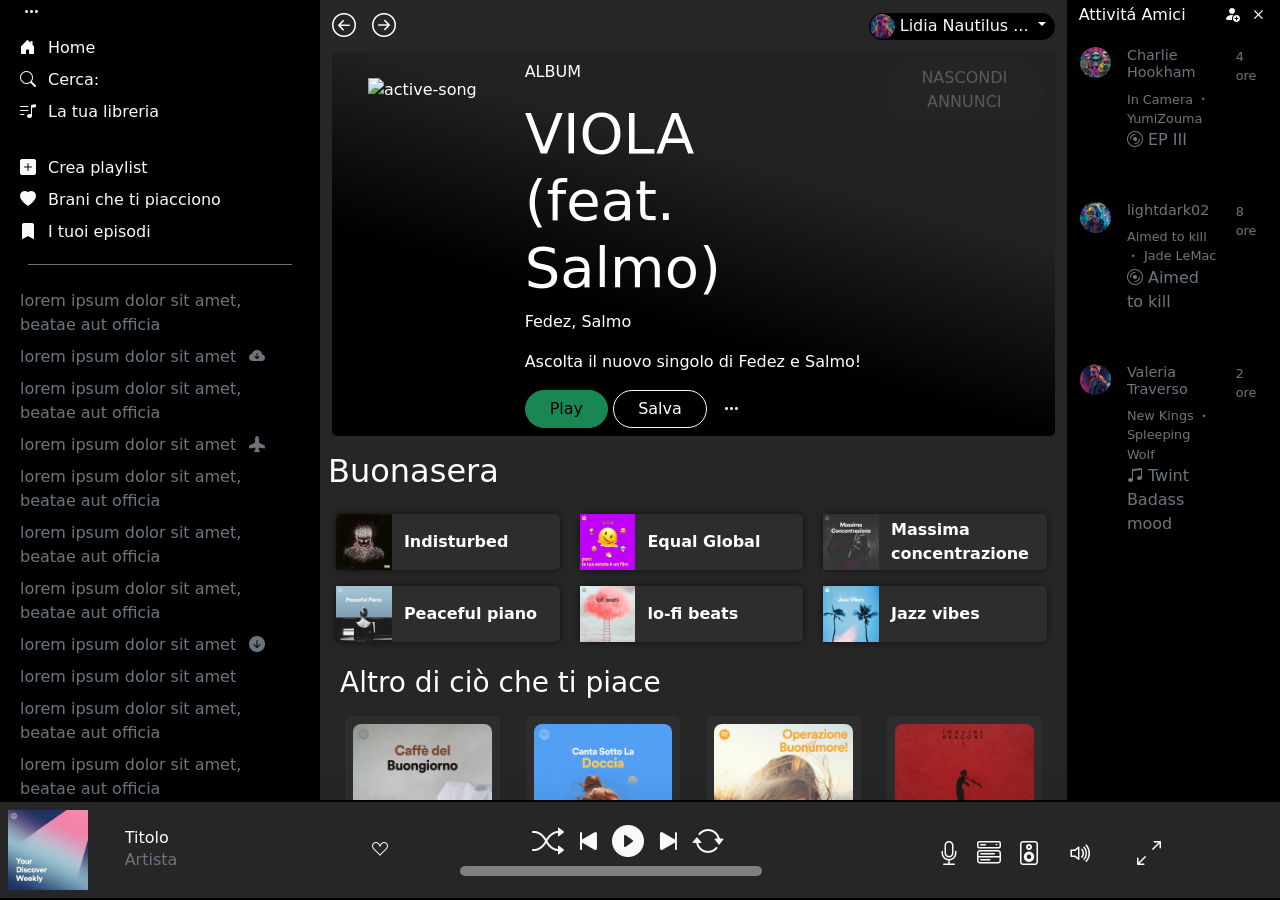
==== commit 7cdbd008: "fix 2.0" ====
--- a/index.html
+++ b/index.html
@@ -1127,18 +1127,18 @@
           <div><i class="fs-4 mx-2 m-1 bi bi-mic"></i></div>
           <div><i class="fs-4 mx-2 m-1 bi bi-menu-button-wide"></i></div>
           <div><i class="fs-4 mx-2 m-1 bi bi-speaker"></i></div>
-          <div><i class="fs-4 mx-2 m-1 bi bi-volume-up"></i></div>
-          <!-- <div class="btn-group dropup">
+          <!-- <div><i class="fs-4 mx-2 m-1 bi bi-volume-up"></i></div> -->
+          <div class="btn-group dropup">
             <button type="button" class="btn btn-secondary dropdown-toggle" data-bs-toggle="dropdown" aria-expanded="false">
               <i class="fs-4 mx-2 m-1 bi bi-volume-up"></i>
             </button>
             <ul class="dropdown-menu bg-black">
-                <input type="range" class="form-range w-75 m-auto" id="customRange1" />
+              <div class="w-75"><input type="range" class="form-range w-10 m-auto" id="customRange1" /></div>
             </ul>
           </div>
-          <div> -->
+          <!-- <div>
             <input type="range" class="mx-2 form-range" id="customRange1" />
-          </div>
+          </div> -->
           <div class="ms-4"><i class="fs-4 bi bi-arrows-angle-expand"></i></div>
         </div>
       </div>
--- a/SCSS/index.css
+++ b/SCSS/index.css
@@ -18,6 +18,12 @@
 }
 body footer {
   height: 100px;
+  border-bottom: 2px solid black !important;
+  border-top: 2px solid black !important;
+  /*         .form-range{
+              margin: auto !important;
+              padding: auto !important;
+          } */
 }
 @media screen and (max-width: 767px) {
   body footer {
@@ -60,8 +66,16 @@
   animation-duration: 30s;
   animation-timing-function: linear;
 }
-body footer ul.dropdown-menu input {
+body footer ul.dropdown-menu div {
   margin: 0 auto !important;
+}
+body footer button.dropdown-toggle {
+  color: white !important;
+  border: none !important;
+  background-color: transparent !important;
+}
+body footer .dropdown-toggle::after {
+  display: none !important;
 }
 body main > div.container-fluid.overflow-y-scroll {
   height: 850px;
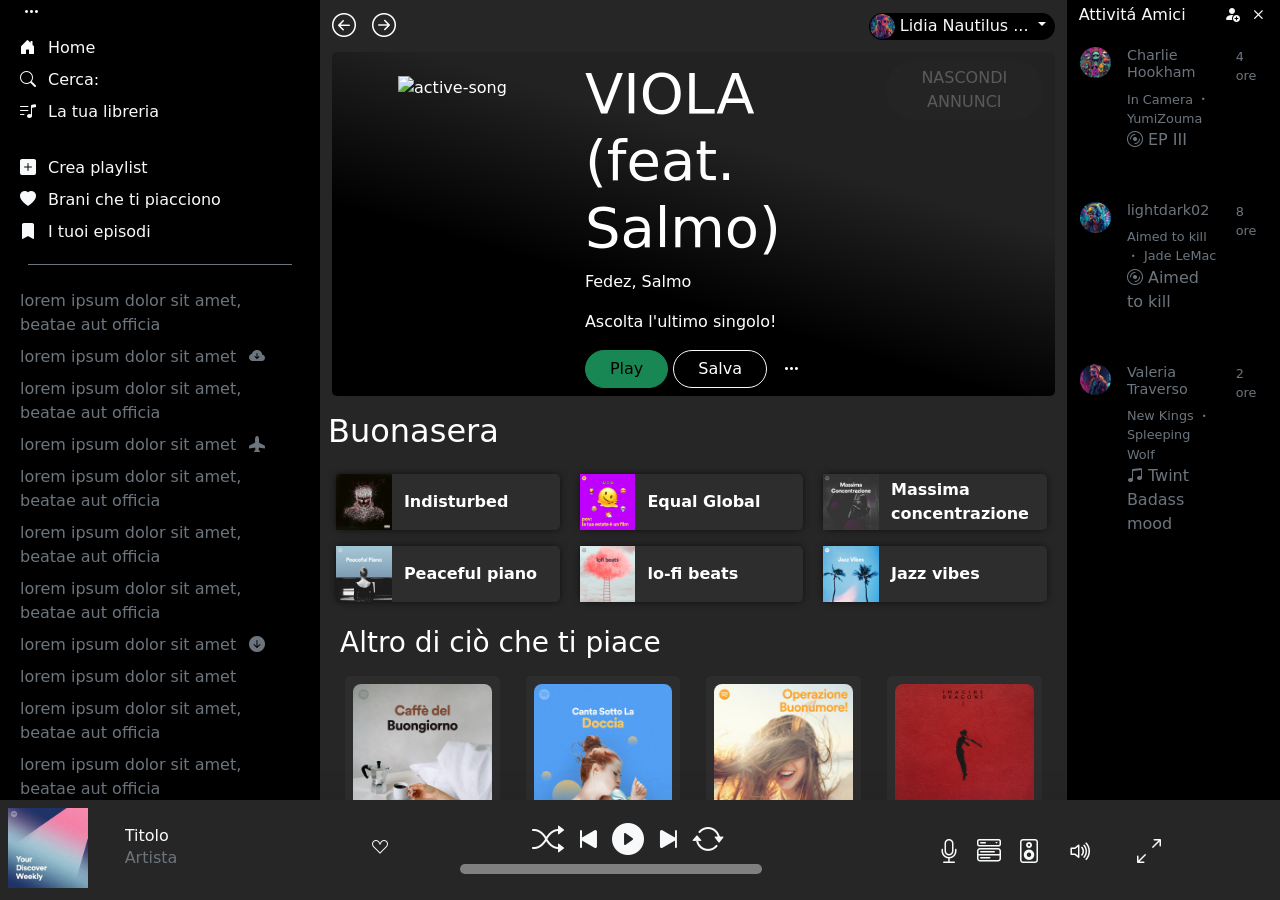
==== commit a0e7b305: "random card done" ====
--- a/index.html
+++ b/index.html
@@ -220,21 +220,23 @@
                   <div class="col-12 d-none d-xl-block">
                     <div class="row my-card d-flex flex-row py-2">
                       <div
-                        class="col-3 d-flex justify-content-center align-items-center px-0"
+                        class="col-4 d-flex justify-content-center align-items-center px-0"
                       >
                         <img
+                          id="myCardImg"
                           src="https://place.dog/300/300"
                           alt="active-song"
-                          class="img-fluid"
+                          class=""
                         />
                       </div>
-                      <div class="col-6">
-                        <p>ALBUM</p>
-                        <h1>VIOLA (feat. Salmo)</h1>
-                        <p>Fedez, Salmo</p>
-                        <p>Ascolta il nuovo singolo di Fedez e Salmo!</p>
+                      <div class="col-5">
+                        <!-- <p>ALBUM</p> -->
+                        <h1 id="myCardTitle">VIOLA (feat. Salmo)</h1>
+                        <p id="myCardArtist">Fedez, Salmo</p>
+                        <p>Ascolta l'ultimo singolo!</p>
                         <div>
                           <button
+                            id="myCardPlay"
                             class="btn btn-success text-black rounded-pill px-4"
                           >
                             Play
--- a/SCSS/index.css
+++ b/SCSS/index.css
@@ -18,8 +18,6 @@
 }
 body footer {
   height: 100px;
-  border-bottom: 2px solid black !important;
-  border-top: 2px solid black !important;
   /*         .form-range{
               margin: auto !important;
               padding: auto !important;
@@ -28,6 +26,8 @@
 @media screen and (max-width: 767px) {
   body footer {
     bottom: 50px;
+    border-bottom: 2px solid black !important;
+    border-top: 2px solid black !important;
   }
 }
 @media screen and (min-width: 768px) {
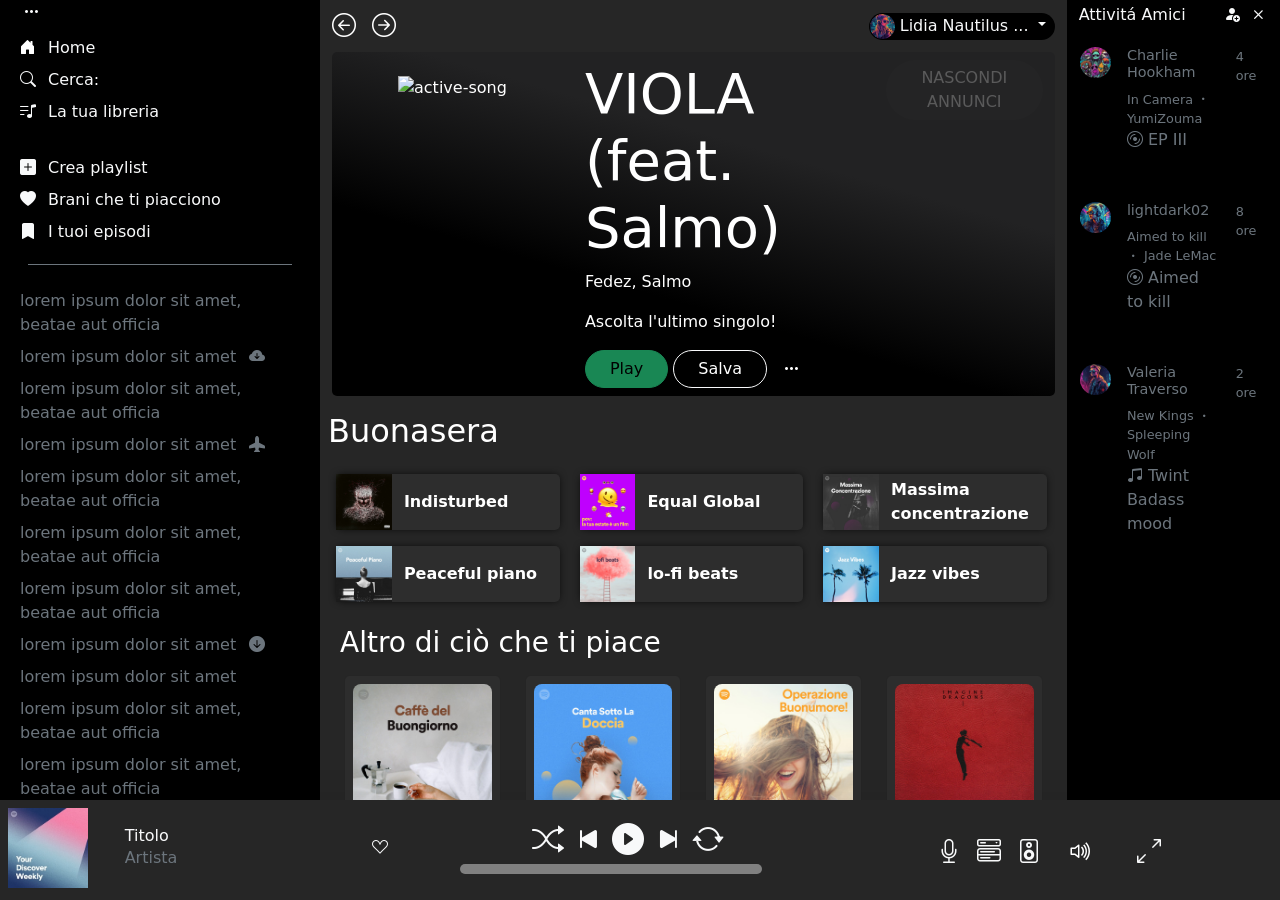
==== commit d290cf3e: "Merge remote-tracking branch 'origin/fixBarraRiproduzione' into develop" ====
--- a/index.html
+++ b/index.html
@@ -773,7 +773,7 @@
                 <div class="row">
                   <h5 class="col-7 mb-2">Popolari</h5>
                   <div class="col-5 mb-2">
-                    <h5>Brani che ti piacciono</h5>
+                    <h5 class="d-none d-lg-block">Brani che ti piacciono</h5>
                   </div>
                   <div id="popularSongContainer" class="col-12 col-lg-7">
                     <!-- <div class="row">
@@ -1118,7 +1118,6 @@
           <div class="row w-100 align-items-center justify-content-center text-white">
             <div class="d-none d-md-block col-9 baseBar position-relative ms-5 ms-md-0">
               <div id="greenBar" class="position-absolute"></div>
-              
             </div>
             <div id="durationSong" class="col-1 d-none d-md-block"></div>
           </div>
--- a/SCSS/index.css
+++ b/SCSS/index.css
@@ -197,6 +197,8 @@
     width: 100%;
   }
 }
+.songInsideAlbum:hover {
+  background-color: #3d3c3c;
 #containerTextFooterScroll {
   overflow: hidden;
 }
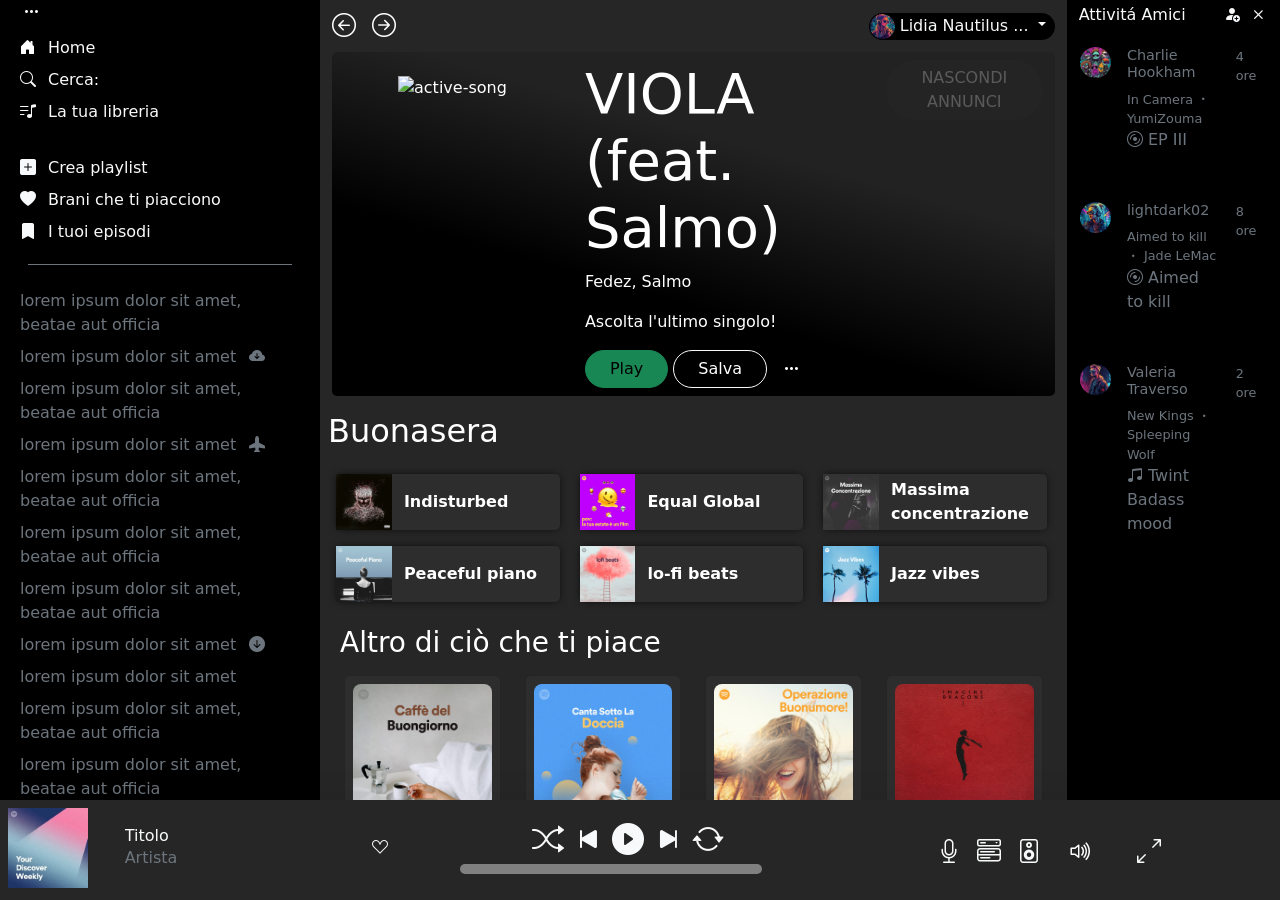
==== commit 88f93ddc: "piccoli fix" ====
--- a/index.html
+++ b/index.html
@@ -24,7 +24,7 @@
   </head>
   <body>
     <div class="container-fluid">
-      <div class="row">
+      <div class="row flex-column-reverse flex-md-row">
         <div class="col-12 col-md-3 bg-black">
           <nav>
             <div class="d-flex flex-column">
@@ -1103,8 +1103,11 @@
               <div>
                 <i class="m-1 bi bi-skip-start-fill"></i>
               </div>
-              <div>
+              <div id="buttonPlay" class="">
                 <i class="m-1 bi bi-play-circle-fill"></i>
+              </div>
+              <div id="buttonPause" class="d-none">
+                <i class="bi bi-pause-circle-fill"></i>
               </div>
               <div>
                 <i class="m-1 bi bi-skip-end-fill"></i>
--- a/SCSS/index.css
+++ b/SCSS/index.css
@@ -25,7 +25,7 @@
 }
 @media screen and (max-width: 767px) {
   body footer {
-    bottom: 50px;
+    bottom: 45px;
     border-bottom: 2px solid black !important;
     border-top: 2px solid black !important;
   }
@@ -197,8 +197,6 @@
     width: 100%;
   }
 }
-.songInsideAlbum:hover {
-  background-color: #3d3c3c;
 #containerTextFooterScroll {
   overflow: hidden;
 }
@@ -215,4 +213,17 @@
   100% {
     transform: translateX(-100%);
   }
-}/*# sourceMappingURL=index.css.map */+}
+.songInsideAlbum:hover {
+  background-color: #3d3c3c;
+}
+
+/* nav{
+    background-color: none !important;
+} */
+/* div.col-12 col-md-3.bg-black{
+    margin-bottom: 100px;
+} */
+/* @media screen and (min-width: 768px) {
+
+} *//*# sourceMappingURL=index.css.map */
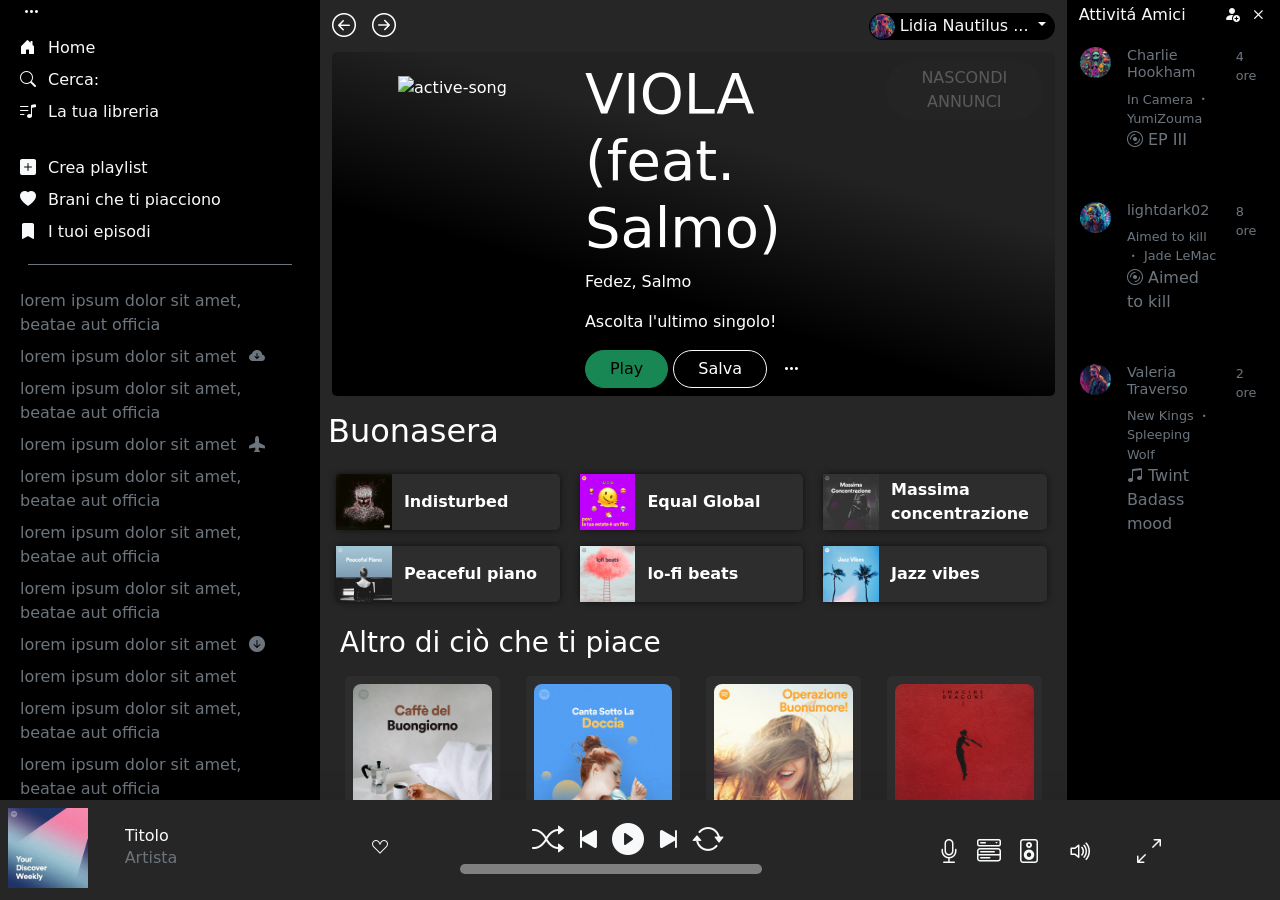
==== commit 05659155: "fix footer" ====
--- a/index.html
+++ b/index.html
@@ -24,7 +24,7 @@
   </head>
   <body>
     <div class="container-fluid">
-      <div class="row flex-column-reverse flex-md-row">
+      <div class="row">
         <div class="col-12 col-md-3 bg-black">
           <nav>
             <div class="d-flex flex-column">
@@ -1073,16 +1073,19 @@
     </div>
     <footer
       style="background-color: #262626"
-      class="position-fixed w-100 shadow-lg"
+      class="position-fixed w-100 shadow-lg bottom-0"
     >
-      <div  id="greenBarMobile" class="d-block d-md-none"></div>
+      <div id="greenBarMobile" class="d-block d-md-none"></div>
       <div class="row w-100">
         <div class="col-4 d-md-flex">
           <div class="row w-100 text-light align-items-center ms-2 my-2">
             <div class="col-3 d-none d-md-block p-0">
               <img id="photoFooter" src="./assets/imgs/search/image-1.jpeg" />
             </div>
-            <div id="containerTextFooterScroll" class="col-12 col-md-7 d-flex flex-column ms-3 px-0 pt-3">
+            <div
+              id="containerTextFooterScroll"
+              class="col-12 col-md-7 d-flex flex-column ms-3 px-0 pt-3"
+            >
               <h6 id="songTitleFooter" class="m-0">Titolo</h6>
               <p id="artistNameFooter" class="text-secondary">Artista</p>
             </div>
@@ -1118,8 +1121,12 @@
             </div>
             <div class="col-3"></div>
           </div>
-          <div class="row w-100 align-items-center justify-content-center text-white">
-            <div class="d-none d-md-block col-9 baseBar position-relative ms-5 ms-md-0">
+          <div
+            class="row w-100 align-items-center justify-content-center text-white"
+          >
+            <div
+              class="d-none d-md-block col-9 baseBar position-relative ms-5 ms-md-0"
+            >
               <div id="greenBar" class="position-absolute"></div>
             </div>
             <div id="durationSong" class="col-1 d-none d-md-block"></div>
@@ -1133,11 +1140,22 @@
           <div><i class="fs-4 mx-2 m-1 bi bi-speaker"></i></div>
           <!-- <div><i class="fs-4 mx-2 m-1 bi bi-volume-up"></i></div> -->
           <div class="btn-group dropup">
-            <button type="button" class="btn btn-secondary dropdown-toggle" data-bs-toggle="dropdown" aria-expanded="false">
+            <button
+              type="button"
+              class="btn btn-secondary dropdown-toggle"
+              data-bs-toggle="dropdown"
+              aria-expanded="false"
+            >
               <i class="fs-4 mx-2 m-1 bi bi-volume-up"></i>
             </button>
             <ul class="dropdown-menu bg-black">
-              <div class="w-75"><input type="range" class="form-range w-10 m-auto" id="customRange1" /></div>
+              <div class="w-75">
+                <input
+                  type="range"
+                  class="form-range w-10 m-auto"
+                  id="customRange1"
+                />
+              </div>
             </ul>
           </div>
           <!-- <div>
